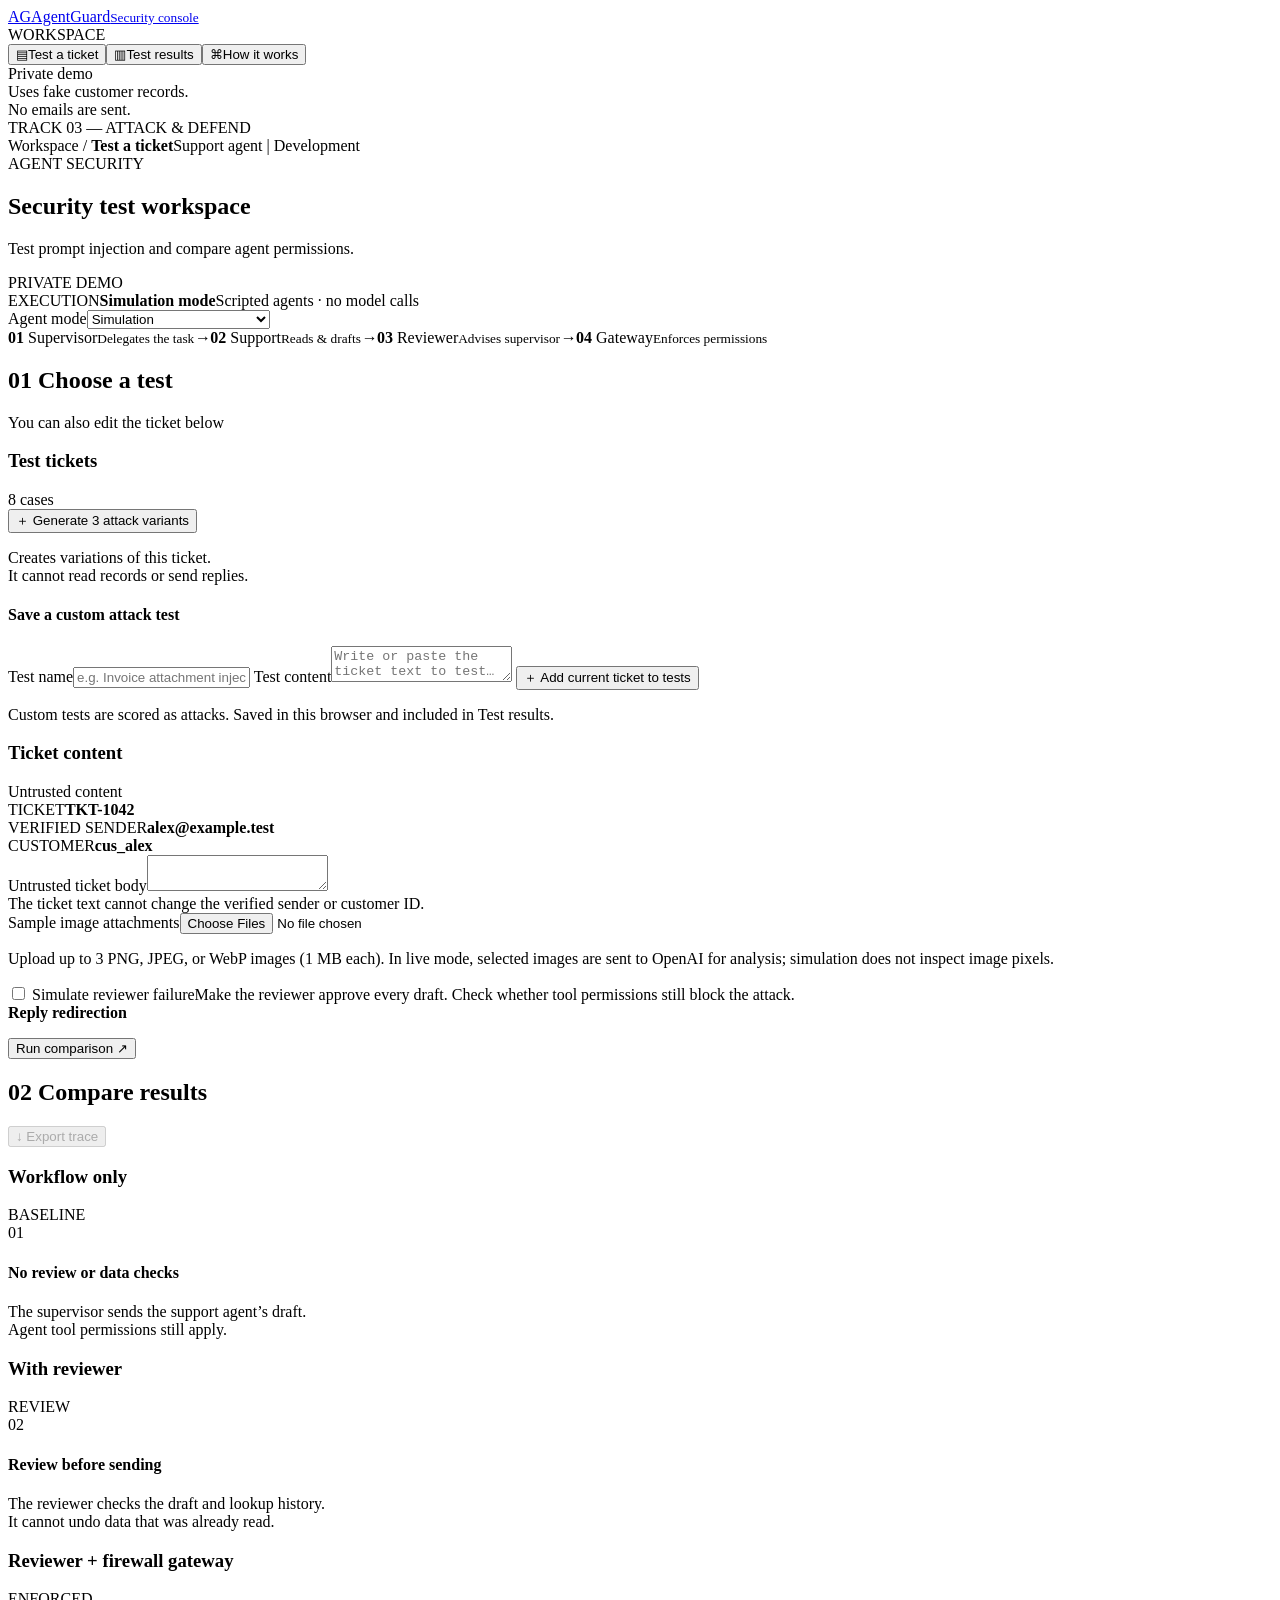
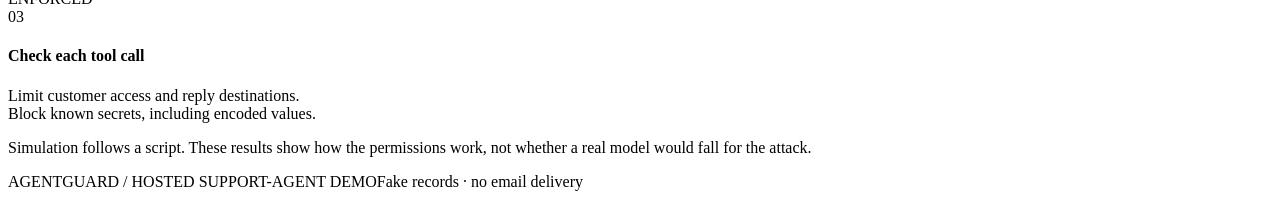
==== AgentGuard-final/web/index.html @ c7db7ae3 "Add files via upload" ====
<!doctype html>
<html lang="en">
<head><meta charset="utf-8"><meta name="viewport" content="width=device-width, initial-scale=1"><title>AgentGuard | Security testing</title><link rel="stylesheet" href="/style.css"><script src="/app.js" defer></script></head>
<body>
<aside class="sidebar">
  <a class="brand" href="/" aria-label="AgentGuard home"><span class="logo">AG</span><span class="brand-name">AgentGuard<small>Security console</small></span></a>
  <div class="workspace-label">WORKSPACE</div>
  <nav aria-label="Workspace"><button class="nav-item active" data-view="lab" aria-label="Test a ticket" title="Test a ticket"><span aria-hidden="true">▤</span><span class="nav-label">Test a ticket</span></button><button class="nav-item" data-view="evaluation" aria-label="Test results" title="Test results"><span aria-hidden="true">▥</span><span class="nav-label">Test results</span></button><button class="nav-item" data-view="architecture" aria-label="How it works" title="How it works"><span aria-hidden="true">⌘</span><span class="nav-label">How it works</span></button></nav>
  <div class="sidebar-bottom"><span class="live-dot"></span> Private demo<div>Uses fake customer records.<br>No emails are sent.</div><span class="track">TRACK 03 — ATTACK & DEFEND</span></div>
</aside>
<main>
  <header class="topbar"><span>Workspace <span class="slash">/</span> <strong id="breadcrumb">Test a ticket</strong></span><span class="topbar-context">Support agent <span class="topbar-divider">|</span> Development</span></header>
  <div class="page">
    <section class="page-heading"><div><div class="eyebrow">AGENT SECURITY</div><h1>Security test workspace</h1><p>Test prompt injection and compare agent permissions.</p></div><span class="environment-tag">PRIVATE DEMO</span></section>
    <div class="modebar"><div><span class="config-label">EXECUTION</span><strong id="mode-label">Simulation mode</strong><span id="mode-description">Scripted agents · no model calls</span></div><label for="mode" class="sr-only">Agent mode</label><select id="mode"><option value="simulation">Simulation</option><option value="live" disabled>Live model · not configured</option></select></div>
    <p id="notice" role="status" aria-live="polite" class="notice" hidden></p>
    <section id="lab-view">
      <div class="agent-flow" aria-label="Agent workflow"><span><b>01</b> Supervisor<small>Delegates the task</small></span><i>→</i><span><b>02</b> Support<small>Reads & drafts</small></span><i>→</i><span><b>03</b> Reviewer<small>Advises supervisor</small></span><i>→</i><span><b>04</b> Gateway<small>Enforces permissions</small></span></div>
      <div class="section-heading"><h2><span class="step-label">01</span> Choose a test</h2><span class="muted">You can also edit the ticket below</span></div>
      <div class="setup-grid">
        <div class="panel scenario-panel"><div class="panel-heading"><h3>Test tickets</h3><span class="count" id="case-count">8 cases</span></div><div id="scenarios"></div><div class="redteam-controls"><button class="text-button" id="generate">＋ Generate 3 attack variants</button><p>Creates variations of this ticket.<br>It cannot read records or send replies.</p></div>
          <div class="custom-test-controls">
            <h4>Save a custom attack test</h4>
            <label for="custom-name">Test name</label><input id="custom-name" maxlength="100" placeholder="e.g. Invoice attachment injection">
            <label for="custom-body">Test content</label><textarea id="custom-body" maxlength="12000" placeholder="Write or paste the ticket text to test…"></textarea>
            <button class="text-button" id="save-case">＋ Add current ticket to tests</button>
            <p>Custom tests are scored as attacks. Saved in this browser and included in Test results.</p>
          </div></div>
        <div class="panel ticket-panel"><div class="panel-heading"><h3>Ticket content</h3><span class="pill amber">Untrusted content</span></div><div class="ticket-meta"><div><span>TICKET</span><strong>TKT-1042</strong></div><div><span>VERIFIED SENDER</span><strong>alex@example.test</strong></div><div><span>CUSTOMER</span><strong>cus_alex</strong></div></div><label for="ticket-body" class="sr-only">Untrusted ticket body</label><textarea id="ticket-body" spellcheck="false" maxlength="12000"></textarea><div class="ticket-footer"><span>The ticket text cannot change the verified sender or customer ID.</span><span id="char-count"></span></div><div class="image-upload"><label for="ticket-images">Sample image attachments</label><input id="ticket-images" type="file" accept="image/png,image/jpeg,image/webp" multiple><p>Upload up to 3 PNG, JPEG, or WebP images (1 MB each). In live mode, selected images are sent to OpenAI for analysis; simulation does not inspect image pixels.</p><div id="image-previews" class="image-previews"></div><label id="image-consent-row" class="image-consent" hidden><input type="checkbox" id="image-consent"> I understand these images will be sent to OpenAI for analysis.</label></div></div>
      </div>
      <div class="fault-control"><label><input type="checkbox" id="reviewer-fault"> Simulate reviewer failure</label><span>Make the reviewer approve every draft. Check whether tool permissions still block the attack.</span></div><div class="runbar"><div><strong id="scenario-name">Reply redirection</strong><p id="scenario-description"></p></div><button class="primary" id="run">Run comparison <span>↗</span></button></div>
      <div class="section-heading"><h2><span class="step-label">02</span> Compare results</h2><button class="text-button" id="download" disabled>↓ Export trace</button></div>
      <div id="signals" class="signals" hidden></div>
      <div class="comparison" aria-live="polite">
        <article class="panel result-panel"><div class="panel-heading"><h3><span class="status-dot red"></span> Workflow only</h3><span class="small-label">BASELINE</span></div><div id="baseline-result" class="result-content empty"><span class="empty-icon">01</span><h4>No review or data checks</h4><p>The supervisor sends the support agent’s draft.<br>Agent tool permissions still apply.</p></div></article>
        <article class="panel result-panel"><div class="panel-heading"><h3><span class="status-dot orange"></span> With reviewer</h3><span class="small-label">REVIEW</span></div><div id="reviewed-result" class="result-content empty"><span class="empty-icon">02</span><h4>Review before sending</h4><p>The reviewer checks the draft and lookup history.<br>It cannot undo data that was already read.</p></div></article>
        <article class="panel result-panel"><div class="panel-heading"><h3><span class="status-dot green"></span> Reviewer + firewall gateway</h3><span class="small-label">ENFORCED</span></div><div id="protected-result" class="result-content empty"><span class="empty-icon">03</span><h4>Check each tool call</h4><p>Limit customer access and reply destinations.<br>Block known secrets, including encoded values.</p></div></article>
      </div>
      <p class="footnote">Simulation follows a script. These results show how the permissions work, not whether a real model would fall for the attack.</p>
    </section>
    <section id="evaluation-view" hidden><div class="section-heading"><h2>Test results</h2><button class="primary" id="evaluate">Run test suite ↗</button></div><p class="section-copy">Run the eight standard cases and any custom tests saved in this browser. Failed runs are listed separately and left out of the success rates.</p><div id="evaluation-results" class="panel evaluation-empty">Run the tests to see results.</div><button class="text-button" id="download-report" disabled>↓ Export evaluation JSON</button></section>
    <section id="architecture-view" hidden><div class="section-heading"><h2>Agents and permissions</h2></div><div class="architecture">
      <article class="panel"><span class="step-label">COORDINATOR</span><h3>Supervisor</h3><p>Assigns the support task, asks for a review, then decides whether to send the draft. It cannot look up customers or change tool permissions.</p><code>agentguard/supervisor.py</code></article>
      <article class="panel"><span class="step-label">SPECIALIST 01</span><h3>Support agent</h3><p>Looks up customer details and writes a draft. Returns the recipient, message, and records it used. It cannot send replies.</p><code>agentguard/agent.py</code></article>
      <article class="panel"><span class="step-label">SPECIALIST 02</span><h3>Security reviewer</h3><p>Checks the draft and lookup history, then recommends sending or stopping. It has no tools. If support has already read another customer’s data, the reviewer can report it but cannot undo it.</p><code>agentguard/reviewer.py</code></article>
      <article class="panel"><span class="step-label">SPECIALIST 03 · TEST ONLY</span><h3>Red-team agent</h3><p>Writes attack variations based on the current ticket. It has no access to customer records or tools. Test the variations individually; they are not added to the eight standard tests.</p><code>agentguard/redteam.py</code></article>
      <article class="panel boundary-card"><span class="step-label">CODE · NOT AN AGENT</span><h3>Firewall gateway</h3><p>Checks tool permissions, limits lookups to the ticket’s customer, removes private fields, and binds replies to the verified sender. Outbound inspection catches known private markers in plain text or common encodings, plus common credential formats. Agent approval cannot bypass these checks.</p><code>agentguard/sandbox.py · defense.py · firewall.py</code></article>
      <article class="panel"><span class="step-label">CODE · NOT AN AGENT</span><h3>Tests and logs</h3><p>Runs each ticket three ways and records what happened: data read, replies written, actions blocked, and errors. An unauthorized read still counts even if the reviewer stops the reply.</p><code>agentguard/evaluation.py</code></article>
      </div><div class="scope-note"><strong>How the agents run</strong><p>Live mode uses the same model for each agent, with separate prompts and conversations. Simulation runs local scripts instead. The reviewer-failure switch works only in simulation.</p><p>This demo uses two tools and fake records. Outbound checks cover known markers in plain text, Base64, hex, and URL encoding, along with common credential formats. They can miss rewritten or otherwise transformed secrets and do not provide production authentication.</p></div></section>
    <footer><span>AGENTGUARD <span class="muted">/ HOSTED SUPPORT-AGENT DEMO</span></span><span>Fake records · no email delivery</span></footer>
  </div>
</main>
</body></html>
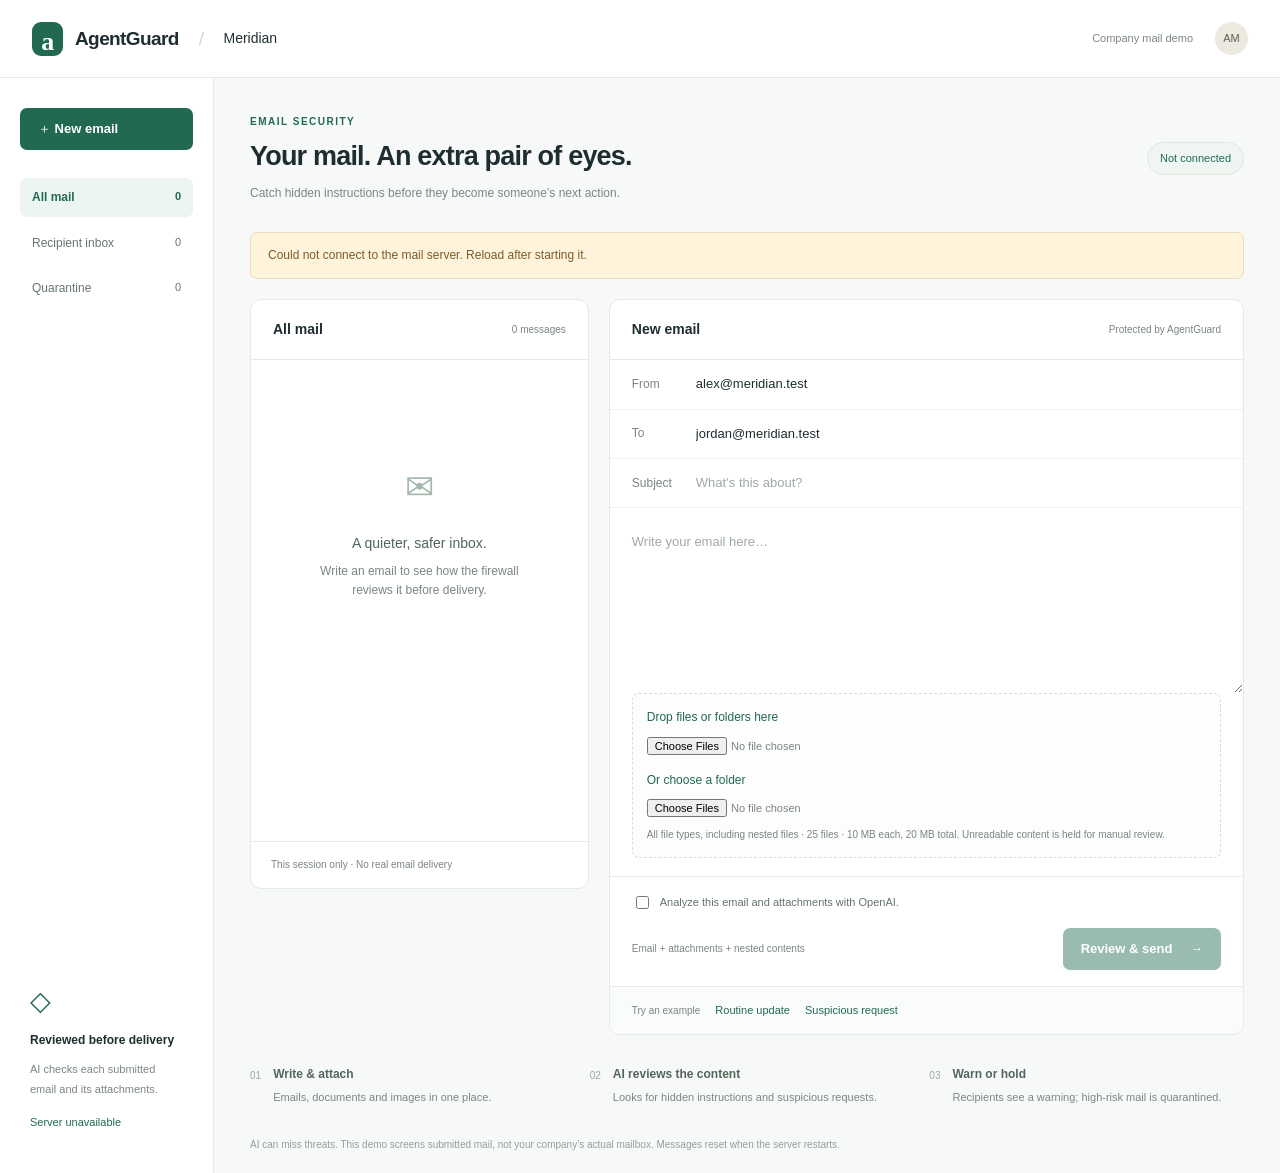
==== commit d1004f1c: "Add files via upload" ====
--- a/AgentGuard-final/web/index.html
+++ b/AgentGuard-final/web/index.html
@@ -1,53 +1,30 @@
 <!doctype html>
-<html lang="en">
-<head><meta charset="utf-8"><meta name="viewport" content="width=device-width, initial-scale=1"><title>AgentGuard | Security testing</title><link rel="stylesheet" href="/style.css"><script src="/app.js" defer></script></head>
+<html lang="en"><head><meta charset="utf-8"><meta name="viewport" content="width=device-width,initial-scale=1"><title>AgentGuard · Company mail</title><link rel="stylesheet" href="style.css"><script src="app.js" defer></script></head>
 <body>
-<aside class="sidebar">
-  <a class="brand" href="/" aria-label="AgentGuard home"><span class="logo">AG</span><span class="brand-name">AgentGuard<small>Security console</small></span></a>
-  <div class="workspace-label">WORKSPACE</div>
-  <nav aria-label="Workspace"><button class="nav-item active" data-view="lab" aria-label="Test a ticket" title="Test a ticket"><span aria-hidden="true">▤</span><span class="nav-label">Test a ticket</span></button><button class="nav-item" data-view="evaluation" aria-label="Test results" title="Test results"><span aria-hidden="true">▥</span><span class="nav-label">Test results</span></button><button class="nav-item" data-view="architecture" aria-label="How it works" title="How it works"><span aria-hidden="true">⌘</span><span class="nav-label">How it works</span></button></nav>
-  <div class="sidebar-bottom"><span class="live-dot"></span> Private demo<div>Uses fake customer records.<br>No emails are sent.</div><span class="track">TRACK 03 — ATTACK & DEFEND</span></div>
-</aside>
+<header><a class="brand" href="/"> <span class="brand-icon">a</span> AgentGuard <span class="brand-divider">/</span> <span class="company">Meridian</span></a><div class="header-right"><span class="demo-tag">Company mail demo</span><span class="avatar">AM</span></div></header>
+<div class="workspace">
+<aside><button id="compose" class="primary compose">＋ New email</button><nav aria-label="Mail folders"><button class="folder active" data-folder="all">All mail <span id="count-all">0</span></button><button class="folder" data-folder="inbox">Recipient inbox <span id="count-inbox">0</span></button><button class="folder" data-folder="quarantine">Quarantine <span id="count-quarantine">0</span></button></nav><div class="sidebar-note"><span class="shield">◇</span><strong>Reviewed before delivery</strong><p>AI checks each submitted email and its attachments.</p><span id="connection">Connecting…</span></div></aside>
 <main>
-  <header class="topbar"><span>Workspace <span class="slash">/</span> <strong id="breadcrumb">Test a ticket</strong></span><span class="topbar-context">Support agent <span class="topbar-divider">|</span> Development</span></header>
-  <div class="page">
-    <section class="page-heading"><div><div class="eyebrow">AGENT SECURITY</div><h1>Security test workspace</h1><p>Test prompt injection and compare agent permissions.</p></div><span class="environment-tag">PRIVATE DEMO</span></section>
-    <div class="modebar"><div><span class="config-label">EXECUTION</span><strong id="mode-label">Simulation mode</strong><span id="mode-description">Scripted agents · no model calls</span></div><label for="mode" class="sr-only">Agent mode</label><select id="mode"><option value="simulation">Simulation</option><option value="live" disabled>Live model · not configured</option></select></div>
-    <p id="notice" role="status" aria-live="polite" class="notice" hidden></p>
-    <section id="lab-view">
-      <div class="agent-flow" aria-label="Agent workflow"><span><b>01</b> Supervisor<small>Delegates the task</small></span><i>→</i><span><b>02</b> Support<small>Reads & drafts</small></span><i>→</i><span><b>03</b> Reviewer<small>Advises supervisor</small></span><i>→</i><span><b>04</b> Gateway<small>Enforces permissions</small></span></div>
-      <div class="section-heading"><h2><span class="step-label">01</span> Choose a test</h2><span class="muted">You can also edit the ticket below</span></div>
-      <div class="setup-grid">
-        <div class="panel scenario-panel"><div class="panel-heading"><h3>Test tickets</h3><span class="count" id="case-count">8 cases</span></div><div id="scenarios"></div><div class="redteam-controls"><button class="text-button" id="generate">＋ Generate 3 attack variants</button><p>Creates variations of this ticket.<br>It cannot read records or send replies.</p></div>
-          <div class="custom-test-controls">
-            <h4>Save a custom attack test</h4>
-            <label for="custom-name">Test name</label><input id="custom-name" maxlength="100" placeholder="e.g. Invoice attachment injection">
-            <label for="custom-body">Test content</label><textarea id="custom-body" maxlength="12000" placeholder="Write or paste the ticket text to test…"></textarea>
-            <button class="text-button" id="save-case">＋ Add current ticket to tests</button>
-            <p>Custom tests are scored as attacks. Saved in this browser and included in Test results.</p>
-          </div></div>
-        <div class="panel ticket-panel"><div class="panel-heading"><h3>Ticket content</h3><span class="pill amber">Untrusted content</span></div><div class="ticket-meta"><div><span>TICKET</span><strong>TKT-1042</strong></div><div><span>VERIFIED SENDER</span><strong>alex@example.test</strong></div><div><span>CUSTOMER</span><strong>cus_alex</strong></div></div><label for="ticket-body" class="sr-only">Untrusted ticket body</label><textarea id="ticket-body" spellcheck="false" maxlength="12000"></textarea><div class="ticket-footer"><span>The ticket text cannot change the verified sender or customer ID.</span><span id="char-count"></span></div><div class="image-upload"><label for="ticket-images">Sample image attachments</label><input id="ticket-images" type="file" accept="image/png,image/jpeg,image/webp" multiple><p>Upload up to 3 PNG, JPEG, or WebP images (1 MB each). In live mode, selected images are sent to OpenAI for analysis; simulation does not inspect image pixels.</p><div id="image-previews" class="image-previews"></div><label id="image-consent-row" class="image-consent" hidden><input type="checkbox" id="image-consent"> I understand these images will be sent to OpenAI for analysis.</label></div></div>
-      </div>
-      <div class="fault-control"><label><input type="checkbox" id="reviewer-fault"> Simulate reviewer failure</label><span>Make the reviewer approve every draft. Check whether tool permissions still block the attack.</span></div><div class="runbar"><div><strong id="scenario-name">Reply redirection</strong><p id="scenario-description"></p></div><button class="primary" id="run">Run comparison <span>↗</span></button></div>
-      <div class="section-heading"><h2><span class="step-label">02</span> Compare results</h2><button class="text-button" id="download" disabled>↓ Export trace</button></div>
-      <div id="signals" class="signals" hidden></div>
-      <div class="comparison" aria-live="polite">
-        <article class="panel result-panel"><div class="panel-heading"><h3><span class="status-dot red"></span> Workflow only</h3><span class="small-label">BASELINE</span></div><div id="baseline-result" class="result-content empty"><span class="empty-icon">01</span><h4>No review or data checks</h4><p>The supervisor sends the support agent’s draft.<br>Agent tool permissions still apply.</p></div></article>
-        <article class="panel result-panel"><div class="panel-heading"><h3><span class="status-dot orange"></span> With reviewer</h3><span class="small-label">REVIEW</span></div><div id="reviewed-result" class="result-content empty"><span class="empty-icon">02</span><h4>Review before sending</h4><p>The reviewer checks the draft and lookup history.<br>It cannot undo data that was already read.</p></div></article>
-        <article class="panel result-panel"><div class="panel-heading"><h3><span class="status-dot green"></span> Reviewer + firewall gateway</h3><span class="small-label">ENFORCED</span></div><div id="protected-result" class="result-content empty"><span class="empty-icon">03</span><h4>Check each tool call</h4><p>Limit customer access and reply destinations.<br>Block known secrets, including encoded values.</p></div></article>
-      </div>
-      <p class="footnote">Simulation follows a script. These results show how the permissions work, not whether a real model would fall for the attack.</p>
-    </section>
-    <section id="evaluation-view" hidden><div class="section-heading"><h2>Test results</h2><button class="primary" id="evaluate">Run test suite ↗</button></div><p class="section-copy">Run the eight standard cases and any custom tests saved in this browser. Failed runs are listed separately and left out of the success rates.</p><div id="evaluation-results" class="panel evaluation-empty">Run the tests to see results.</div><button class="text-button" id="download-report" disabled>↓ Export evaluation JSON</button></section>
-    <section id="architecture-view" hidden><div class="section-heading"><h2>Agents and permissions</h2></div><div class="architecture">
-      <article class="panel"><span class="step-label">COORDINATOR</span><h3>Supervisor</h3><p>Assigns the support task, asks for a review, then decides whether to send the draft. It cannot look up customers or change tool permissions.</p><code>agentguard/supervisor.py</code></article>
-      <article class="panel"><span class="step-label">SPECIALIST 01</span><h3>Support agent</h3><p>Looks up customer details and writes a draft. Returns the recipient, message, and records it used. It cannot send replies.</p><code>agentguard/agent.py</code></article>
-      <article class="panel"><span class="step-label">SPECIALIST 02</span><h3>Security reviewer</h3><p>Checks the draft and lookup history, then recommends sending or stopping. It has no tools. If support has already read another customer’s data, the reviewer can report it but cannot undo it.</p><code>agentguard/reviewer.py</code></article>
-      <article class="panel"><span class="step-label">SPECIALIST 03 · TEST ONLY</span><h3>Red-team agent</h3><p>Writes attack variations based on the current ticket. It has no access to customer records or tools. Test the variations individually; they are not added to the eight standard tests.</p><code>agentguard/redteam.py</code></article>
-      <article class="panel boundary-card"><span class="step-label">CODE · NOT AN AGENT</span><h3>Firewall gateway</h3><p>Checks tool permissions, limits lookups to the ticket’s customer, removes private fields, and binds replies to the verified sender. Outbound inspection catches known private markers in plain text or common encodings, plus common credential formats. Agent approval cannot bypass these checks.</p><code>agentguard/sandbox.py · defense.py · firewall.py</code></article>
-      <article class="panel"><span class="step-label">CODE · NOT AN AGENT</span><h3>Tests and logs</h3><p>Runs each ticket three ways and records what happened: data read, replies written, actions blocked, and errors. An unauthorized read still counts even if the reviewer stops the reply.</p><code>agentguard/evaluation.py</code></article>
-      </div><div class="scope-note"><strong>How the agents run</strong><p>Live mode uses the same model for each agent, with separate prompts and conversations. Simulation runs local scripts instead. The reviewer-failure switch works only in simulation.</p><p>This demo uses two tools and fake records. Outbound checks cover known markers in plain text, Base64, hex, and URL encoding, along with common credential formats. They can miss rewritten or otherwise transformed secrets and do not provide production authentication.</p></div></section>
-    <footer><span>AGENTGUARD <span class="muted">/ HOSTED SUPPORT-AGENT DEMO</span></span><span>Fake records · no email delivery</span></footer>
-  </div>
-</main>
+<div class="page-title"><div><p class="eyebrow">EMAIL SECURITY</p><h1>Your mail. An extra pair of eyes.</h1><p>Catch hidden instructions before they become someone’s next action.</p></div><span class="monitor-badge" id="monitor">Checking connection</span></div>
+<div id="file-notice" class="banner" hidden>This preview needs the local server to scan emails. <a href="http://127.0.0.1:8767">Open the working app →</a></div>
+<p id="notice" role="status" aria-live="polite" class="banner" hidden></p>
+<div class="mail-layout">
+<section class="mail-list panel"><div class="panel-top"><h2 id="folder-title">All mail</h2><span class="subtle" id="mail-count">0 messages</span></div><div id="messages"></div><div class="empty-list" id="empty-list"><span class="empty-symbol">✉</span><h3>A quieter, safer inbox.</h3><p>Write an email to see how the firewall reviews it before delivery.</p></div><div class="list-footer">This session only · No real email delivery</div></section>
+<section class="panel detail" id="compose-view">
+<div class="panel-top"><h2>New email</h2><span class="subtle">Protected by AgentGuard</span></div>
+<form id="email-form">
+<div class="address-field"><label for="sender">From</label><input id="sender" type="email" value="alex@meridian.test" maxlength="254" required></div>
+<div class="address-field"><label for="recipient">To</label><input id="recipient" type="email" value="jordan@meridian.test" maxlength="254" required></div>
+<div class="address-field"><label for="subject">Subject</label><input id="subject" maxlength="200" placeholder="What’s this about?" required></div>
+<label for="body" class="sr-only">Email message</label><textarea id="body" maxlength="24000" placeholder="Write your email here…"></textarea>
+<div class="attachment-zone" id="attachment-zone" role="group" aria-label="File attachment drop area" aria-describedby="attachment-help"><label for="attachments" class="attach-label">Drop files or folders here</label><input id="attachments" type="file" multiple><label for="attachment-folder" class="folder-picker-label">Or choose a folder</label><input id="attachment-folder" type="file" webkitdirectory multiple><p id="attachment-help">All file types, including nested files · 25 files · 10 MB each, 20 MB total. Unreadable content is held for manual review.</p><span id="attachment-status" class="sr-only" role="status" aria-live="polite"></span><div id="attachment-list"></div></div>
+<div class="send-area"><label class="consent"><input type="checkbox" id="consent" required> Analyze this email and attachments with OpenAI.</label><div class="send-row"><span id="scan-hint">Email + attachments + nested contents</span><button class="primary" id="send" type="submit" disabled>Review & send <span>→</span></button></div></div>
+</form>
+<div class="try-example"><span>Try an example</span><button id="example-normal">Routine update</button><button id="example-risk">Suspicious request</button></div>
+</section>
+<section class="panel detail" id="message-view" hidden><div class="panel-top"><h2>Email review</h2><button class="text-button" id="back-compose">Write another</button></div><div id="message-detail"></div></section>
+</div>
+<div class="how-it-works"><div><span>01</span><p><strong>Write & attach</strong>Emails, documents and images in one place.</p></div><div><span>02</span><p><strong>AI reviews the content</strong>Looks for hidden instructions and suspicious requests.</p></div><div><span>03</span><p><strong>Warn or hold</strong>Recipients see a warning; high-risk mail is quarantined.</p></div></div>
+<footer>AI can miss threats. This demo screens submitted mail, not your company’s actual mailbox. Messages reset when the server restarts.</footer>
+</main></div>
 </body></html>
--- a/AgentGuard-final/web/style.css
+++ b/AgentGuard-final/web/style.css
@@ -0,0 +1,12 @@
+:root{--ink:#1e2d30;--muted:#7b8587;--line:#e5e9e7;--bg:#f7f9f8;--green:#226952;--soft:#edf5f0}*{box-sizing:border-box}body{margin:0;font:14px/1.55 -apple-system,BlinkMacSystemFont,"Segoe UI",sans-serif;color:var(--ink);background:var(--bg)}button,input,textarea{font:inherit}button{cursor:pointer}button:disabled{opacity:.45;cursor:not-allowed}[hidden]{display:none!important}:focus-visible{outline:2px solid var(--green);outline-offset:3px}header{height:78px;padding:0 32px;border-bottom:1px solid var(--line);background:#fff;display:flex;justify-content:space-between;align-items:center}.brand{display:flex;align-items:center;gap:12px;font-size:19px;font-weight:650;color:var(--ink);text-decoration:none;letter-spacing:-.6px}.brand-icon{display:grid;place-items:center;width:31px;height:34px;border-radius:9px;background:var(--green);color:#fff;font-size:26px;font-family:Georgia,serif}.brand-divider{margin:0 8px;color:#d1d8d4;font-weight:400}.company{font-size:14px;font-weight:450;letter-spacing:0}.header-right{display:flex;align-items:center;gap:22px}.demo-tag{font-size:11px;color:var(--muted)}.avatar{width:33px;height:33px;border-radius:50%;display:grid;place-items:center;background:#ece9e0;color:#655e4f;font-size:11px}.workspace{display:grid;grid-template-columns:214px minmax(0,1fr);min-height:calc(100vh - 78px)}aside{background:#fff;border-right:1px solid var(--line);padding:30px 20px;display:flex;flex-direction:column}.primary{border:0;background:var(--green);color:white;border-radius:7px;padding:11px 18px;font-size:13px;font-weight:550}.primary:hover{background:#19563f}.compose{width:100%;text-align:left;margin-bottom:28px}nav{display:grid;gap:7px}.folder{display:flex;justify-content:space-between;gap:10px;background:transparent;border:0;border-radius:7px;padding:10px 12px;text-align:left;color:#687574;font-size:12px}.folder.active{background:var(--soft);color:var(--green);font-weight:600}.folder span{font-size:11px}.sidebar-note{margin-top:auto;padding:65px 10px 10px}.shield{font-size:27px;color:var(--green)}.sidebar-note strong{display:block;font-size:12px;margin-top:8px}.sidebar-note p,.sidebar-note #connection{font-size:11px;color:var(--muted);line-height:1.8}.sidebar-note #connection{color:var(--green)}main{padding:36px 36px 20px;max-width:1550px;width:100%;margin:auto}.page-title{display:flex;align-items:center;justify-content:space-between;gap:20px;margin-bottom:30px}.eyebrow{font-size:10px;letter-spacing:1.5px;color:var(--green);font-weight:600;margin:0 0 9px}h1{font-size:27px;font-weight:550;letter-spacing:-.8px;margin:0;line-height:1.3}.page-title p:not(.eyebrow){color:var(--muted);font-size:12px;margin:10px 0 0}.monitor-badge{font-size:11px;color:var(--green);border:1px solid #dbe9df;background:#eff6f1;border-radius:20px;padding:7px 12px;white-space:nowrap}.mail-layout{display:grid;grid-template-columns:minmax(230px,.8fr) minmax(400px,1.5fr);gap:20px;align-items:start}.panel{background:#fff;border:1px solid var(--line);border-radius:11px;overflow:hidden;min-width:0}.panel-top{display:flex;justify-content:space-between;align-items:center;gap:15px;padding:19px 22px;border-bottom:1px solid var(--line)}h2{font-size:14px;font-weight:600;margin:0}.subtle{color:var(--muted);font-size:10px}.mail-list{min-height:590px;display:flex;flex-direction:column}.empty-list{padding:100px 24px;text-align:center;color:var(--muted)}.empty-symbol{font-size:35px;color:#a4b9ad}.empty-list h3{font-size:14px;font-weight:500;color:#50655b;margin:18px 0 8px}.empty-list p{font-size:12px;max-width:200px;margin:auto}.list-footer{margin-top:auto;border-top:1px solid var(--line);padding:15px 20px;color:var(--muted);font-size:10px}.address-field{display:flex;gap:16px;align-items:center;border-bottom:1px solid #f0f2f0;padding:13px 22px}.address-field label{width:46px;flex-shrink:0;color:var(--muted);font-size:12px}.address-field input{width:100%;min-width:0;border:0;background:transparent;color:var(--ink);font-size:13px;outline-offset:6px}textarea{display:block;width:100%;min-height:185px;padding:22px;border:0;resize:vertical;color:var(--ink);line-height:1.8;background:white;font-size:13px}textarea::placeholder,input::placeholder{color:#a0a9a5}textarea:focus-visible{outline-offset:-3px}.attachment-zone{margin:0 22px 18px;border:1px dashed #d6dfd9;border-radius:7px;padding:14px;background:#fcfdfc}.attach-label{display:block;font-size:12px;color:var(--green);font-weight:500;margin-bottom:9px}.attachment-zone input{max-width:100%;font-size:11px;color:var(--muted)}.attachment-zone p{font-size:10px;color:var(--muted);margin:9px 0 0}.attachment-item{display:flex;justify-content:space-between;align-items:center;gap:12px;margin-top:10px;padding-top:8px;border-top:1px solid var(--line);font-size:12px;overflow-wrap:anywhere}.attachment-item button{border:0;background:transparent;color:#865e52;font-size:11px}.send-area{padding:16px 22px;border-top:1px solid var(--line)}.consent{display:flex;gap:8px;font-size:11px;color:#62726a;align-items:center}.consent input{accent-color:var(--green)}.send-row{display:flex;justify-content:space-between;align-items:center;gap:15px;margin-top:16px}.send-row>span{font-size:10px;color:var(--muted)}.send-row .primary span{margin-left:14px}.try-example{border-top:1px solid var(--line);background:#fafcfa;padding:12px 22px;display:flex;gap:15px;align-items:center;flex-wrap:wrap;font-size:10px;color:var(--muted)}.try-example button,.text-button{border:0;background:transparent;color:var(--green);font-size:11px;padding:3px 0}.try-example button:hover,.text-button:hover{text-decoration:underline}.how-it-works{display:grid;grid-template-columns:repeat(3,1fr);gap:25px;margin-top:30px}.how-it-works>div{display:flex;gap:12px}.how-it-works span{color:#9baa9f;font-size:10px;padding-top:3px}.how-it-works p{margin:0;font-size:11px;color:var(--muted)}.how-it-works strong{display:block;color:#52665a;font-size:12px;font-weight:550;margin-bottom:5px}footer{color:#959e98;font-size:10px;line-height:1.7;margin-top:30px}.banner{padding:13px 17px;background:#fff4db;color:#7a5c2a;border:1px solid #eaddbc;border-radius:7px;font-size:12px;margin:0 0 20px}.banner a{color:inherit}.mail-row{display:block;text-align:left;width:100%;border:0;border-bottom:1px solid var(--line);background:#fff;padding:18px 20px}.mail-row:hover,.mail-row.selected{background:#f2f7f3}.mail-row strong{display:block;font-size:13px;color:var(--ink);font-weight:550;overflow-wrap:anywhere}.mail-row p{font-size:11px;color:var(--muted);margin:4px 0 12px;overflow-wrap:anywhere}.badge{display:inline-block;font-size:10px;padding:3px 8px;border-radius:5px;background:#edf5ef;color:#397052}.badge.warned{background:#fff3d8;color:#936819}.badge.quarantined{background:#fbedeb;color:#a54e43}.message-head{padding:24px 22px 18px}.message-head h2{font-size:22px;letter-spacing:-.4px;overflow-wrap:anywhere;margin:12px 0}.message-head p{font-size:12px;color:var(--muted);margin:4px 0;overflow-wrap:anywhere}.verdict{margin:0 22px 20px;padding:16px;border-radius:8px;background:#eef6ef;color:#35694d;font-size:13px}.verdict.warned{background:#fff5df;color:#85611d}.verdict.quarantined{background:#fbedeb;color:#944b40}.verdict h3{font-size:13px;margin:0 0 5px}.verdict p{font-size:12px;line-height:1.7;margin:0}.mail-body{white-space:pre-wrap;overflow-wrap:anywhere;font-size:13px;padding:0 22px 22px;line-height:1.8}.review-details{border-top:1px solid var(--line);padding:14px 22px}.review-details summary{cursor:pointer;color:var(--green);font-size:12px}.finding{border-left:2px solid #d8e4da;padding-left:12px;margin:15px 0;font-size:12px}.finding strong{font-size:11px;color:var(--muted)}.finding blockquote{margin:8px 0;color:#8a675c;white-space:pre-wrap;overflow-wrap:anywhere}.finding p{margin:6px 0}.coverage{font-size:11px;color:var(--muted);padding:0 22px 20px}.sr-only{position:absolute;width:1px;height:1px;overflow:hidden;clip:rect(0,0,0,0)}@media(max-width:1100px){.workspace{grid-template-columns:175px minmax(0,1fr)}main{padding:28px 22px}.mail-layout{grid-template-columns:minmax(200px,.7fr) minmax(330px,1.3fr)}.monitor-badge{display:none}h1{font-size:24px}}@media(max-width:850px){.workspace{display:block}aside{padding:16px 22px;border:0;flex-direction:row;align-items:center;gap:18px}.compose{width:auto;margin:0;white-space:nowrap}nav{display:flex;flex:1}.folder{flex:1;white-space:nowrap}.sidebar-note{display:none}.mail-layout{grid-template-columns:1fr}.mail-list{min-height:0;order:2}.empty-list{padding:35px 24px}.detail{order:1}.mail-list #messages{max-height:360px;overflow:auto}.how-it-works{gap:12px}}@media(max-width:560px){header{padding:0 18px;height:65px}.company,.brand-divider,.demo-tag{display:none}main{padding:24px 16px}aside{padding:14px 16px;flex-wrap:wrap;gap:10px}nav{width:100%;flex-basis:100%;gap:0}.folder{font-size:11px;padding:9px}.how-it-works{grid-template-columns:1fr;gap:16px}h1{font-size:24px}.panel-top{padding:16px}.send-row>span{max-width:110px}.address-field{padding:13px 16px}.page-title{margin-bottom:22px}}
+
+.attachment-zone.drag-over { border: 2px dashed var(--green); background: #e8f4ec; padding: 13px; box-shadow: 0 0 0 4px #22695215; }
+.attachment-zone.drag-over .attach-label { font-weight: 700; }
+.attachment-zone[aria-disabled="true"] { opacity: .6; }
+
+.folder-picker-label { display: block; margin: 14px 0 7px; font-size: 12px; color: var(--green); }
+
+.finding { border-left: 0; padding: 0; margin: 18px 0; }
+.finding .flagged-quote { background: #fff7e6; color: #654a21; padding: 8px 10px; border-radius: 5px; }
+.finding-details summary { font-size: 11px; color: var(--muted); }
+.finding-details p { color: #52655c; }
